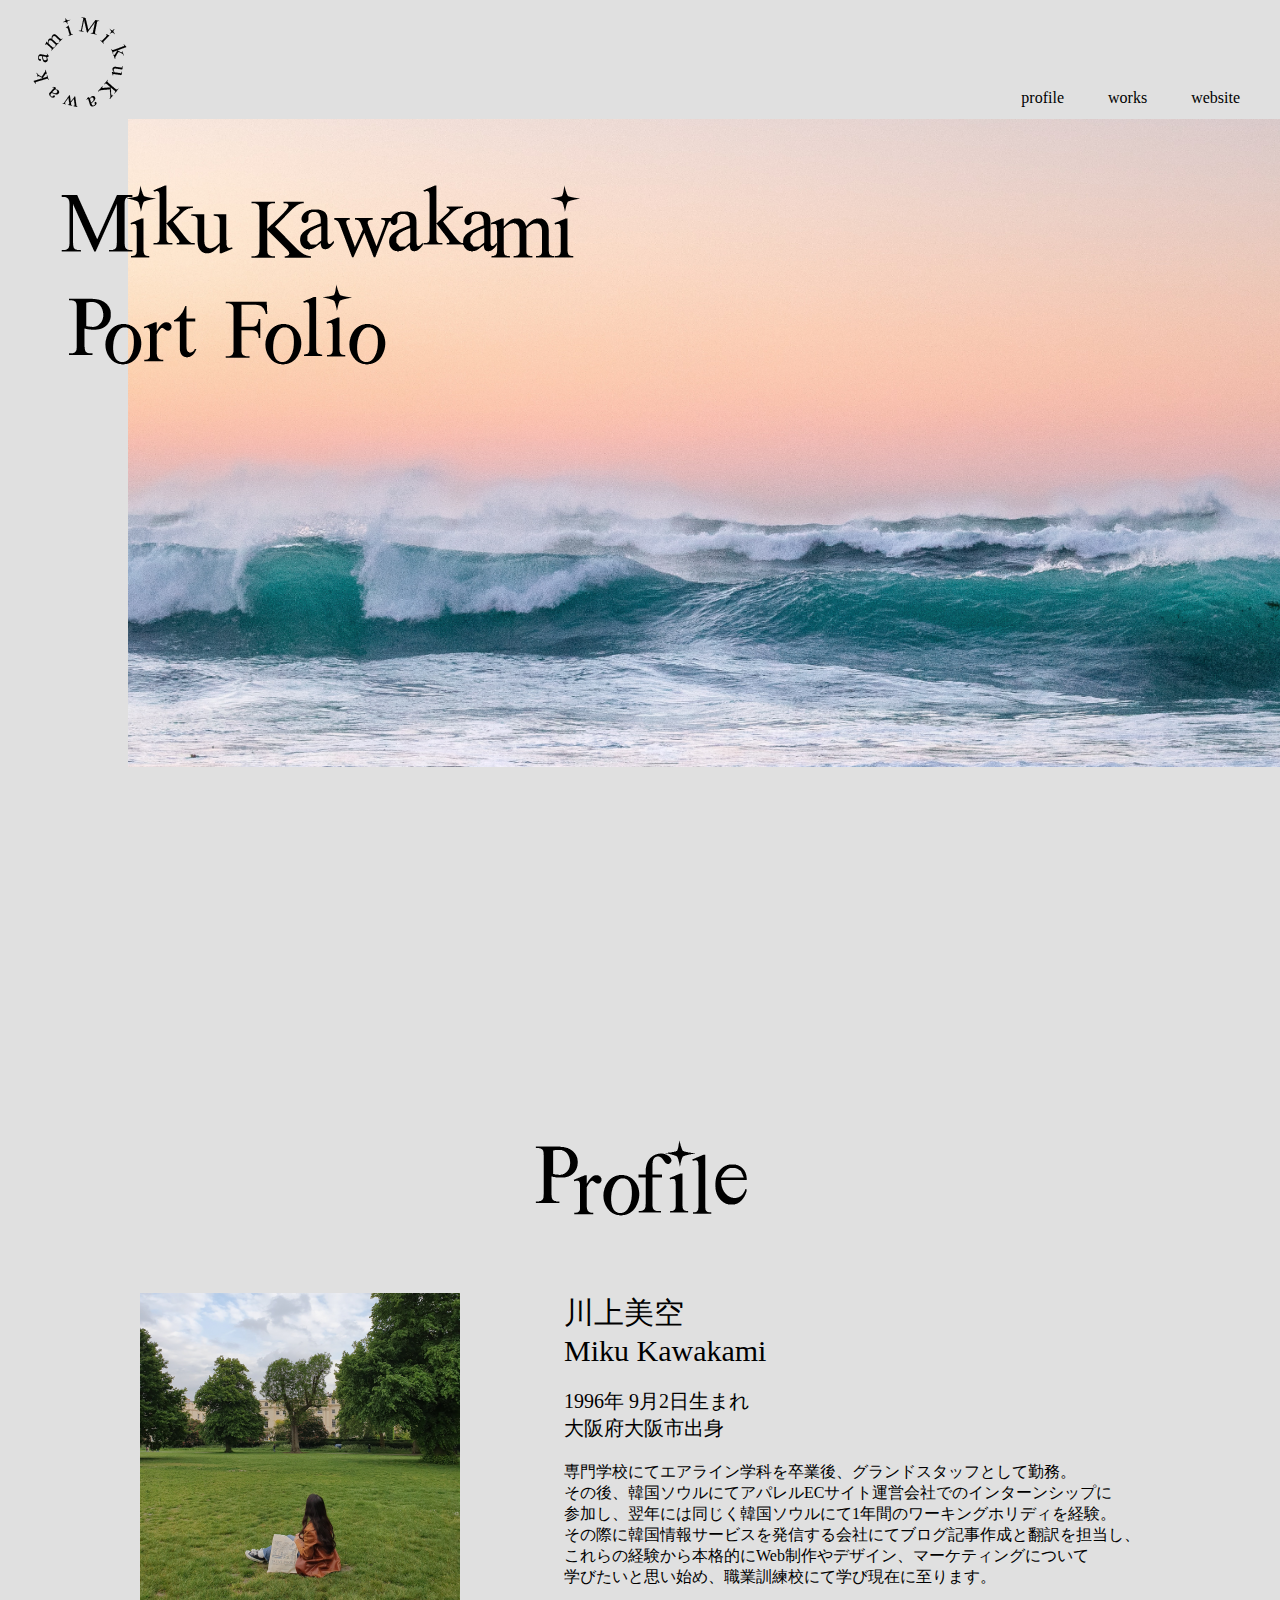
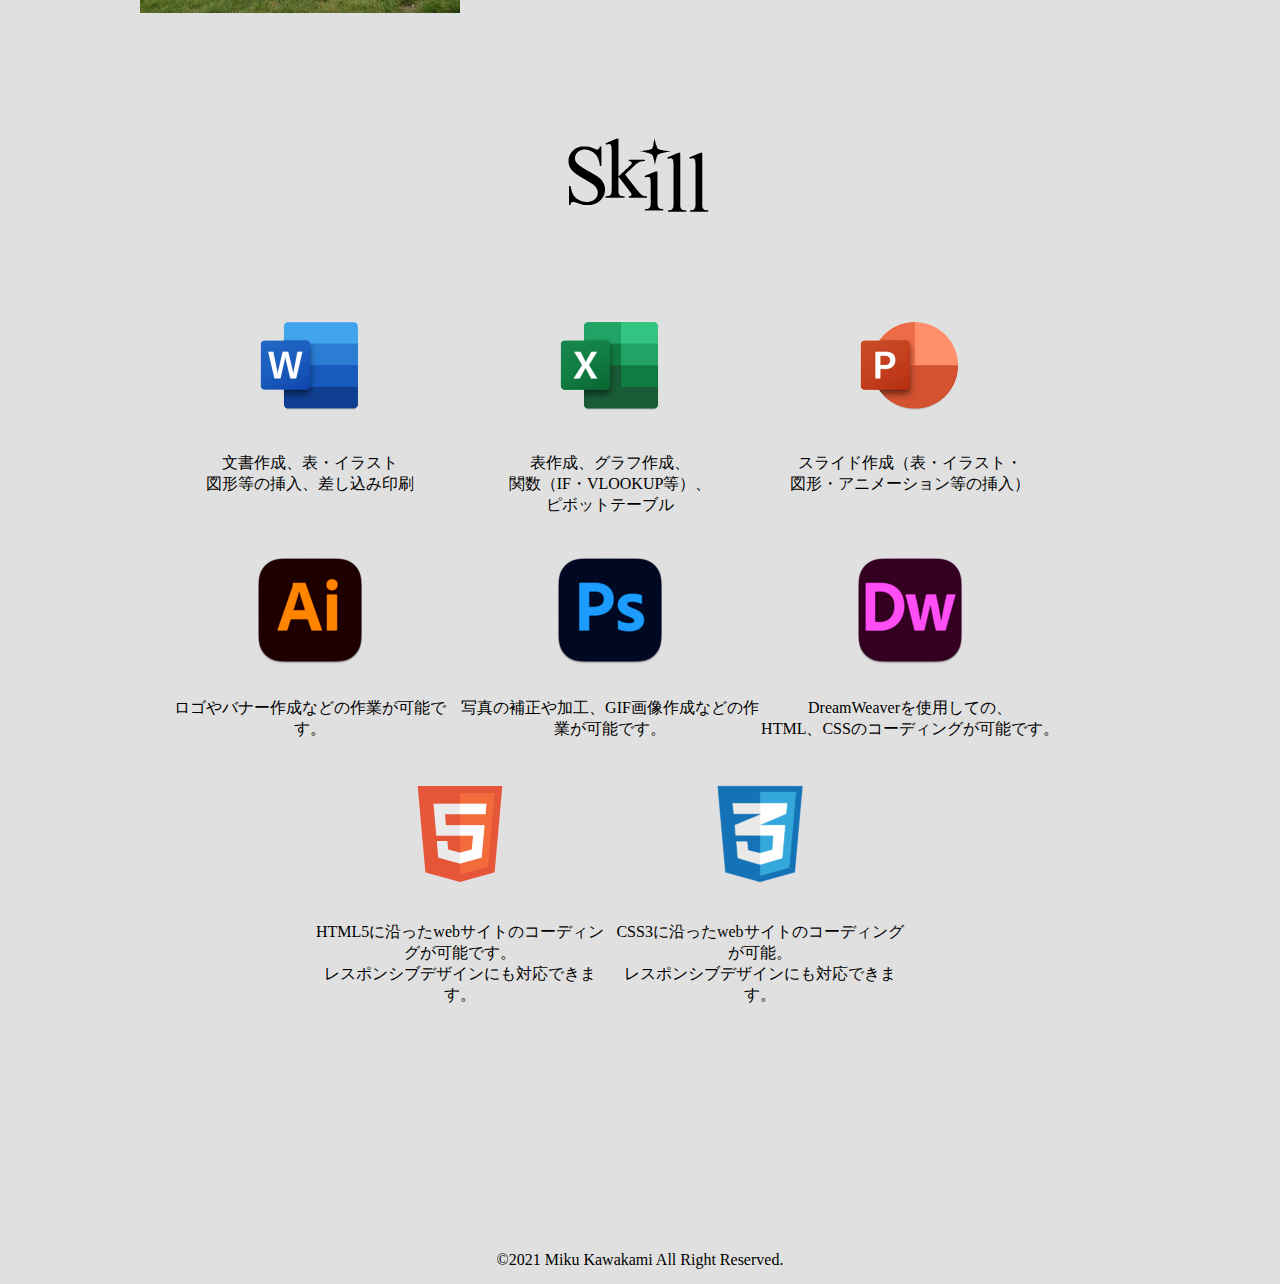
==== index.html @ 92687d6e "first" ====
<!doctype html>
<html>
<head>
<meta charset="UTF-8">
<meta name="viewport" content="width=device-width, initial-scale=1">
<title>ポートフォリオ</title>
<link rel="stylesheet" href="css/style.css">
</head>
<body>
<!--ヘッダー開始-->
<header>
	<div class="header">
	<div class="header-box">	
	<h1 id="header-logo">
        <a href="index.html"><img src="images/logo.png" alt="logo"></a>
    </h1>
	<nav class="nav-wrap">
			<ul>
				<li><a href="index.html">profile</a></li>
				<li><a href="works.html">works</a></li>
				<li><a href="website.html">website</a></li>
			</ul>
	</nav>
	</div>	
   </div>
</header>
<!--ヘッダーここまで-->
<!--メイン開始-->
<main>
	<div class="mainvisual-box">
      <p class="mainvisual-img">
		  <img src="images/logo1.png" alt="">
        </p>
    </div>

	<!-- プロフィール -->
<article>
	<section>
	 <h2 class="h2-1"><img src="images/profile.png" alt=""></h2>
		<div class="profile-box">
			<div class="profile-img"><img src="images/mypicture.png" alt="">
			</div>
			<div class="profile-textbox">
			  <p class="large">川上美空<br>
				Miku Kawakami
			  </p>
			  <p class="midium">1996年 9月2日生まれ<br>
				大阪府大阪市出身
			  </p>
			  <p class="small">専門学校にてエアライン学科を卒業後、グランドスタッフとして勤務。<br>
				その後、韓国ソウルにてアパレルECサイト運営会社でのインターンシップに<br>
				参加し、翌年には同じく韓国ソウルにて1年間のワーキングホリディを経験。<br>
				その際に韓国情報サービスを発信する会社にてブログ記事作成と翻訳を担当し、<br>
				これらの経験から本格的にWeb制作やデザイン、マーケティングについて<br>
				学びたいと思い始め、職業訓練校にて学び現在に至ります。<br>
			  </p>
			</div>
		</div>
	</section>
	<section>
		<h2 class="h2-2"><img src="images/skill.png" alt=""></h2>
		<div class="skill-box1">
			<div class="skill-item">
				<div class="skill-photo"><img src="images/word.png" alt=""></div>
				<div class="skill-text"><p>文書作成、表・イラスト<br>
					図形等の挿入、差し込み印刷</p></div>
		    </div>
			<div class="skill-item">
				<div class="skill-photo"><img src="images/excel.png" alt=""></div>
				<div class="skill-text"><p>表作成、グラフ作成、<br>
					関数（IF・VLOOKUP等）、<br>
					ピボットテーブル</p></div>
			</div>
			<div class="skill-item">
				<div class="skill-photo"><img src="images/power.png" alt=""></div>
				<div class="skill-text"><p>スライド作成（表・イラスト・<br>
					図形・アニメーション等の挿入）</p></div>
			</div>
		</div>
		<div class="skill-box2">
			<div class="skill-item">
				<div class="skill-photo"><img src="images/ai.png" alt=""></div>
				<div class="skill-text"><p>ロゴやバナー作成などの作業が可能です。</p></div>
		    </div>
			<div class="skill-item">
				<div class="skill-photo"><img src="images/ps.png" alt=""></div>
				<div class="skill-text"><p>写真の補正や加工、GIF画像作成などの作業が可能です。</p></div>
			</div>
			<div class="skill-item">
				<div class="skill-photo"><img src="images/dw.png" alt=""></div>
				<div class="skill-text"><p>DreamWeaverを使用しての、<br>
					HTML、CSSのコーディングが可能です。</p></div>
			</div>
		</div>	
		<div class="skill-box3">
			<div class="skill-item">
				<div class="skill-photo"><img src="images/html.png" alt=""></div>
				<div class="skill-text">
					<p>HTML5に沿ったwebサイトのコーディングが可能です。<br>
					レスポンシブデザインにも対応できます。
					</p></div>
		    </div>
			<div class="skill-item">
				<div class="skill-photo"><img src="images/css.png" alt=""></div>
				<div class="skill-text">
					<p>CSS3に沿ったwebサイトのコーディングが可能。<br>
					レスポンシブデザインにも対応できます。	
					</p></div>
			</div>	
		</div>
	</section>	
</article>

</main>
<!--メインここまで-->
<!--フッター開始-->
<footer>
<p>&copy;2021 Miku Kawakami All Right Reserved.</p>
</footer>
<!--フッターここまで-->
</body>
</html>
---- css/style.css ----
@charset "UTF-8";


/*すべてのWebページに適応される*/
*{
	margin: 0;
	padding: 0;
}
html {
font-family: 'Gilda Display', serif;
}
body{
	background-color:#E0E0E0; 
}
h1 {
	font-size: 100%;
	text-align: center;
	padding: 15px 0px 0px 0px;
	margin: 0px;
	/*display: flex;
	flex: 1 1 auto*/
}
.header-box{
	display:flex;
	position: relative;
	padding: 0px 0px 0px 30px;
}
/*.logo{
	text-align: left;
	padding: 0px 0px 0px 30px;
}
.logo img{
	width:100px;
}*/
.mainvisual-box{
	background-color: #E0E0E0;
    width: 100%;
    height: 100vh;
    background-image: url("../images/mainimg.jpg");
	background-size: calc(100vw - 10%);
    background-position: right top;
    background-repeat: no-repeat;
    position: relative;
}
.mainvisual-img{
    padding: 60px 0 40px 60px;
}

.nav-wrap {
	display:inline;
	text-align: right;
}
.nav-wrap ul{
	position: absolute;
	right: 20px; 
	bottom: 10%;
}
.nav-wrap li{
	display: inline;
	list-style-type: none;
	padding: 0px 20px;
}
a:link{
color: #000000;
text-decoration: none;	
}
a:visited{
color: #000000;
text-decoration: none;	
}
a:hover{
color: #F050A9;
text-decoration: none;		
}
a:active{
color: #F050A9;
text-decoration: none;		
}

article{
	margin: 0 auto;
	max-width: 1000px;
	width: 100%;
}
.h2-1 {
    text-align: center;
	padding: 100px 0px 50px;
}
.h2-2 {
	text-align: center;
	padding: 100px 0 60px;
}
img {
max-width: 100%;
height: auto;
}
.profile-box {
	margin-bottom: 20px;
	display: flex;
	justify-content: space-between;
	
}
.profile-image {
    width: 100px;
    margin-right: 60px;
}
.profile-textbox{
	padding-left: 50px;
}
.large{
	font-family:'Kiwi Maru', serif;
	font-size: 30px;
	padding-bottom: 20px;
}
.midium{
	font-family: 'Kiwi Maru', serif;
	font-size: 20px;
	padding-bottom: 20px;
}
.mainlogo-box{
	padding-bottom: 50px;
}
.skill-box1 {
	display: flex;
	flex: 1;
	text-align: center;
	padding: 0 0 0 20px;
}
.skill-box2 {
	display: flex;
	flex: 1;
	text-align: center;
	padding: 0 0 0 20px;
}
.skill-box3 {
	display: flex;
	flex: 1;
	text-align: center;
	padding: 0 0 100px 170px;
}
.skill-item{
	flex: 0 0 300px;
}
.skill-text {
	padding: 20px 0 30px 0;
}
footer {
	text-align: center;
	margin-top: 100px;
	padding: 15px 0;
	color:#000;
}

/*個別のスタイル*/
/*works.html*/
.header-logo{
	text-align: left;
	padding: 15px 0px 0px 0px;
}
.mainlogo-box{
	padding-bottom: 20px;
}
h3 {
	font-size: 40px;
	text-align: center;
	padding: 30px 0px;

}
.banner-box1 {
	display: flex;
	flex: 1;
	margin-bottom: 20px;
}
.banner-box2 {
	display: flex;
	flex: 1;
	margin-bottom: 20px;
}
.banner-box3 {
	display: flex;
	flex: 1;
	margin-bottom: 20px;
}
.banner-box4 {
	display: flex;
	flex: 1;
	margin-bottom: 20px;
}
.banner-box5 {
	display: flex;
	flex: 1;
	margin-bottom: 20px;
}
.banner-box6 {
	display: flex;
	flex: 1;
	margin-bottom: 20px;
}
.banner-box7 {
	display: flex;
	flex: 1;
	margin-bottom: 20px;
}

.banner-text1 {
	padding: 20px 0px;
	font-weight:bold; 
	
}
.banner-item{
padding: 15px 30px;
    text-align: center;
}

.mainlogo-box{
	text-align: center;
}
/*個別のスタイル*/
/*website.html*/
article{
	margin-top: 20px;
}
.web{
	padding:0px 0px 30px;
	text-align: center;
}
.ec{
	padding:30px 0px;
}
.website-text1{
	padding:30px 0px 0px;
	
}
.ecsite-text1{
	padding:0px 0px 30px;
}

.website-text2 a:link{
           color: #F050A9;
 text-decoration: none;	
}
.website-text2 a:visited{
           color: #F050A9;
 text-decoration: none;	
}
.website-text2 a:hover{
           color: #FFFFFF;
 text-decoration: none;		
}
.website-text2 a:active{
           color: #F050A9;
 text-decoration: none;		
}

.ecsite-text2 a:link{
          color: #F050A9;
text-decoration: none;	
}
.ecsite-text2 a:visited{
          color: #F050A9;
text-decoration: none;	
}
.ecsite-text2 a:hover{
          color: #FFFFFF;
text-decoration: none;		
}
.ecsite-text2 a:active{
          color: #F050A9;
text-decoration: none;	
}

.banner-item:hover img{
	opacity: 0.8;
}

	
/*スマートフォン向けCSS*/
@media (max-width: 767px) {
.header-box{
	display:block;
	position:static;
	padding: initial;
	}
.header-logo{
	text-align: center;
	}
.logo{
	text-align: initial;
}
.nav-wrap{
	text-align: center;
	}	
.nav-wrap ul{
	position: static;
	padding: 15px 0px 15px;
	}
.mainvisual-box {
    position: static;
    height: auto;
    background-size: cover;
}	
.h2-1 {
	padding: 30px 0px 0px;
}	
.h2-1 img{
	width:120px;
}	
.profile-box {
	display: block;
	padding: 0px 30px 20px;
}	
.profile-image {
    margin:initial;
}
.profile-textbox{
	padding:20px 0px 0px;
}
.h2-2 {
	padding: initial;
}
.h2-2 img{
	width:120px;	
	}	
.skill-box1 {
	display: block;
	padding:initial;
	}
.skill-box2 {
	display: block;
	padding:initial;
	}
.skill-box3 {
	display: block;
	padding: initial;
	}

/*メディアクエリ　個別のスタイル*/
.mainlogo-box{
	padding:25px 0px 0px;
	}	
h3{
	font-size:30px;
	padding: 20px 0px;
	}	
.banner-box1 {
	display: block;
}
.banner-box2 {
	display: block;
}
.banner-box3 {
	display: block;
}
.banner-box4 {
	display: block;
}
.banner-box5 {
	display: block;
}
.banner-box6 {
	display: block;
}
.banner-box7 {
	display: block;
}
h4 {
	text-align: center;
	}	
}
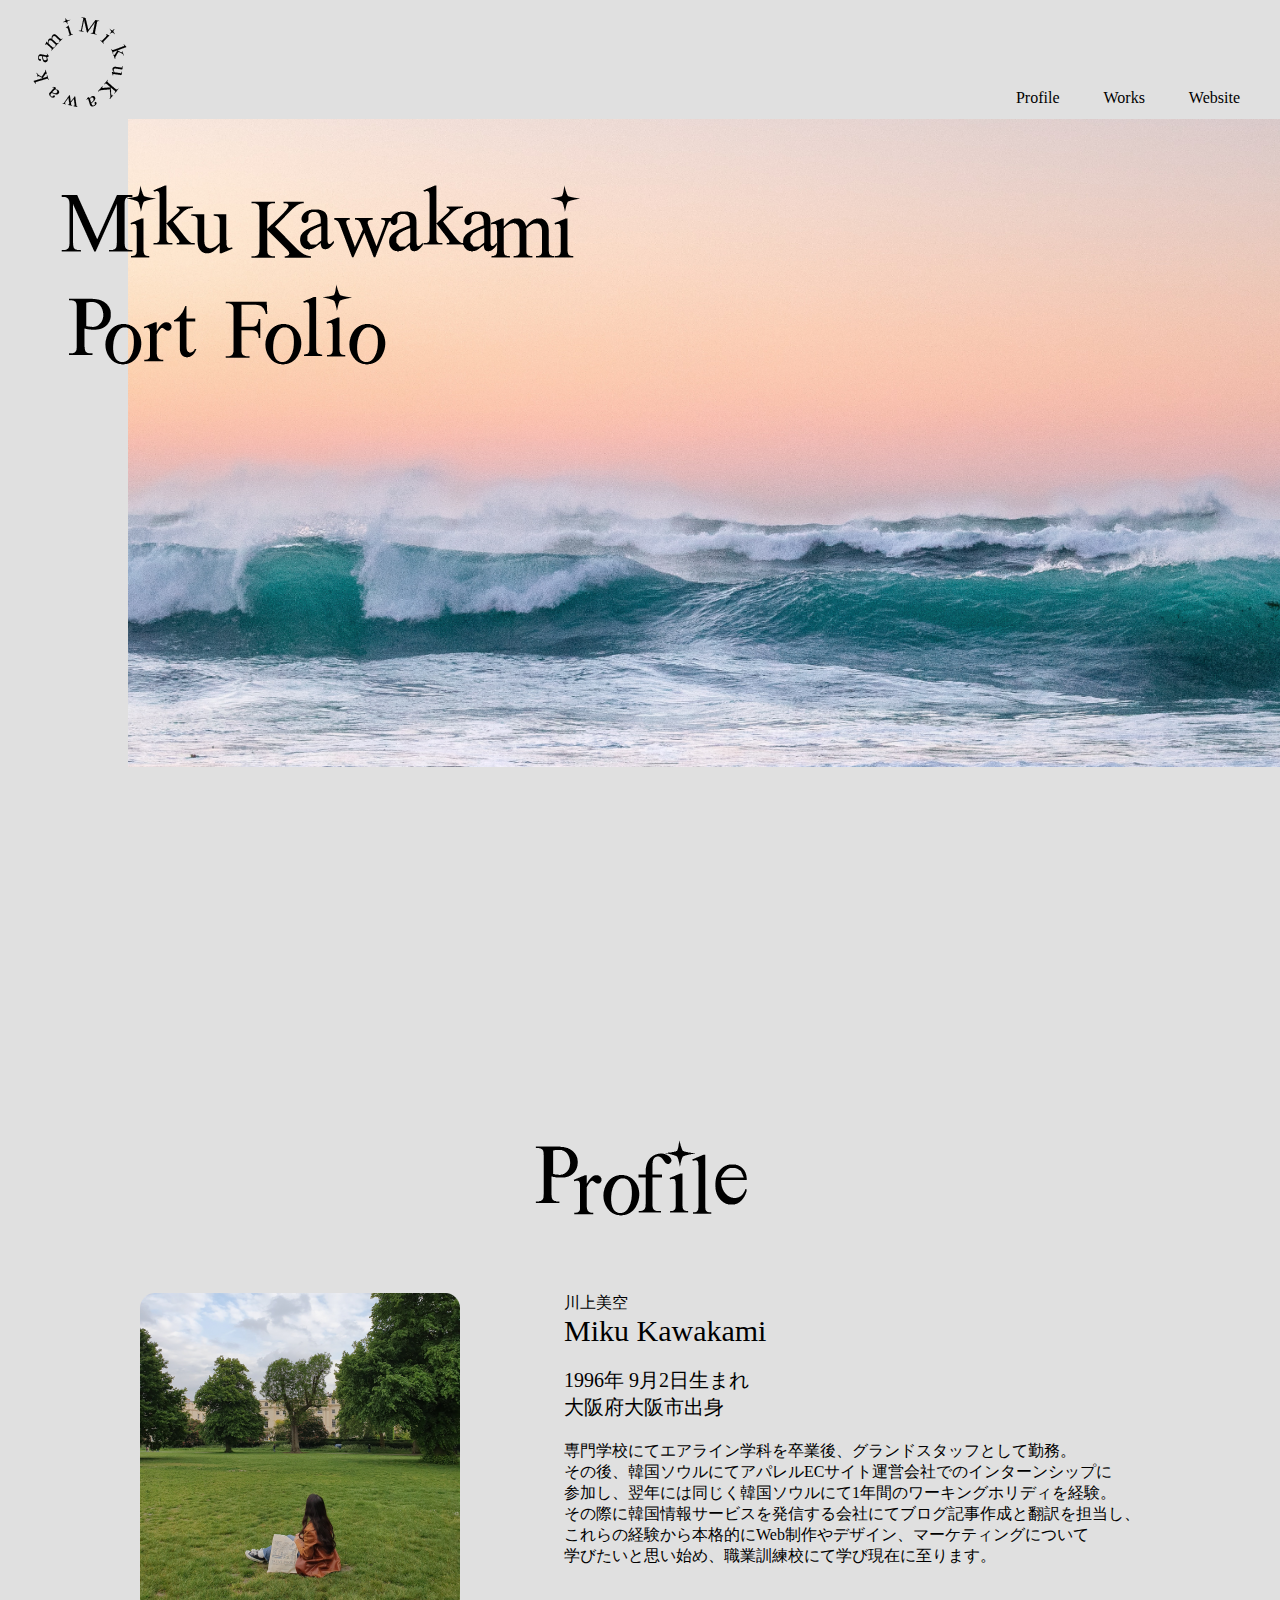
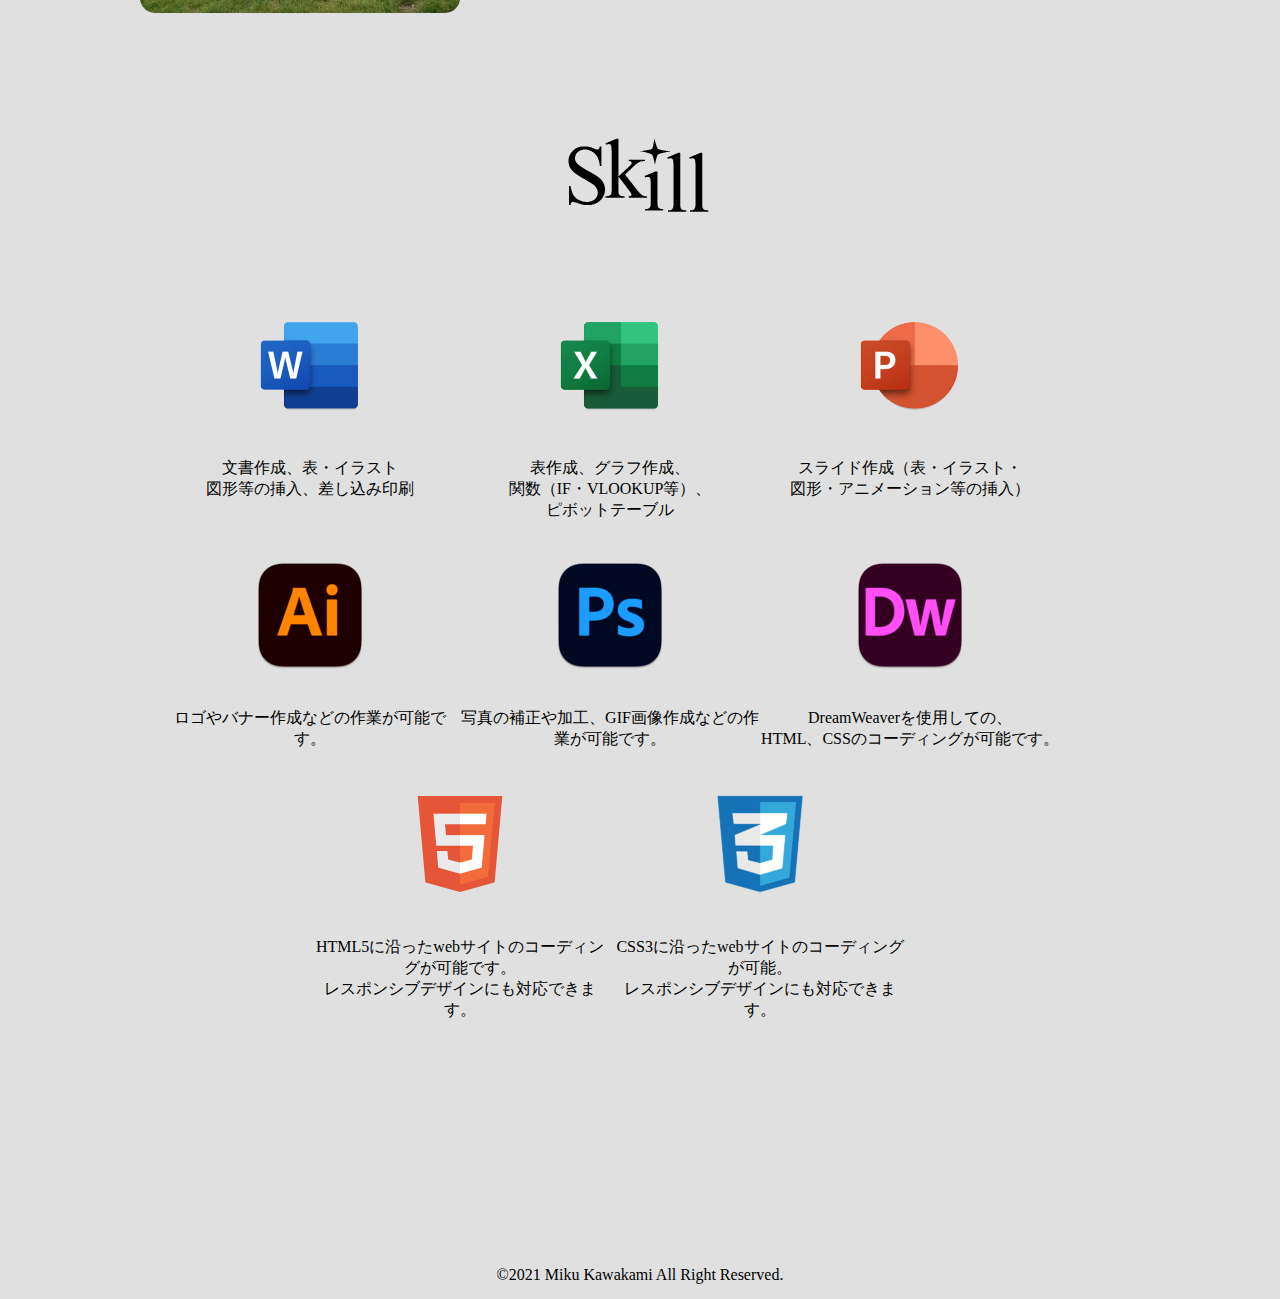
==== commit 1d980e01: "detailed" ====
--- a/index.html
+++ b/index.html
@@ -4,7 +4,8 @@
 <meta charset="UTF-8">
 <meta name="viewport" content="width=device-width, initial-scale=1">
 <title>ポートフォリオ</title>
-<link rel="stylesheet" href="css/style.css">
+<link rel="stylesheet" href="./css/style.css">
+<link rel="icon" type="image/x-icon" href="./images/logo.png">
 </head>
 <body>
 <!--ヘッダー開始-->
@@ -12,13 +13,13 @@
 	<div class="header">
 	<div class="header-box">	
 	<h1 id="header-logo">
-        <a href="index.html"><img src="images/logo.png" alt="logo"></a>
+        <a href="./index.html"><img src="images/logo.png" alt="logo"></a>
     </h1>
 	<nav class="nav-wrap">
 			<ul>
-				<li><a href="index.html">profile</a></li>
-				<li><a href="works.html">works</a></li>
-				<li><a href="website.html">website</a></li>
+				<li><a href="./index.html">Profile</a></li>
+				<li><a href="./sub/works.html">Works</a></li>
+				<li><a href="./sub/website.html">Website</a></li>
 			</ul>
 	</nav>
 	</div>	
@@ -41,9 +42,9 @@
 			<div class="profile-img"><img src="images/mypicture.png" alt="">
 			</div>
 			<div class="profile-textbox">
-			  <p class="large">川上美空<br>
-				Miku Kawakami
-			  </p>
+			  <p >川上美空</p>
+				<p class="large bold"> Miku Kawakami</p>
+			  
 			  <p class="midium">1996年 9月2日生まれ<br>
 				大阪府大阪市出身
 			  </p>
--- a/css/style.css
+++ b/css/style.css
@@ -5,6 +5,9 @@
 *{
 	margin: 0;
 	padding: 0;
+}
+.bold{
+	font-weight: 500;
 }
 html {
 font-family: 'Gilda Display', serif;
@@ -111,6 +114,7 @@
 	font-family:'Kiwi Maru', serif;
 	font-size: 30px;
 	padding-bottom: 20px;
+	line-height: 33px;
 }
 .midium{
 	font-family: 'Kiwi Maru', serif;
@@ -272,7 +276,16 @@
 .banner-item:hover img{
 	opacity: 0.8;
 }
-
+.skill-photo> img{
+	padding-bottom: 5px;
+}
+.skill-item:hover .skill-photo> img{
+	width: 133px;
+	padding-bottom: 0px;
+}
+.profile-img >img{
+	border-radius: 15px;
+}
 	
 /*スマートフォン向けCSS*/
 @media (max-width: 767px) {
